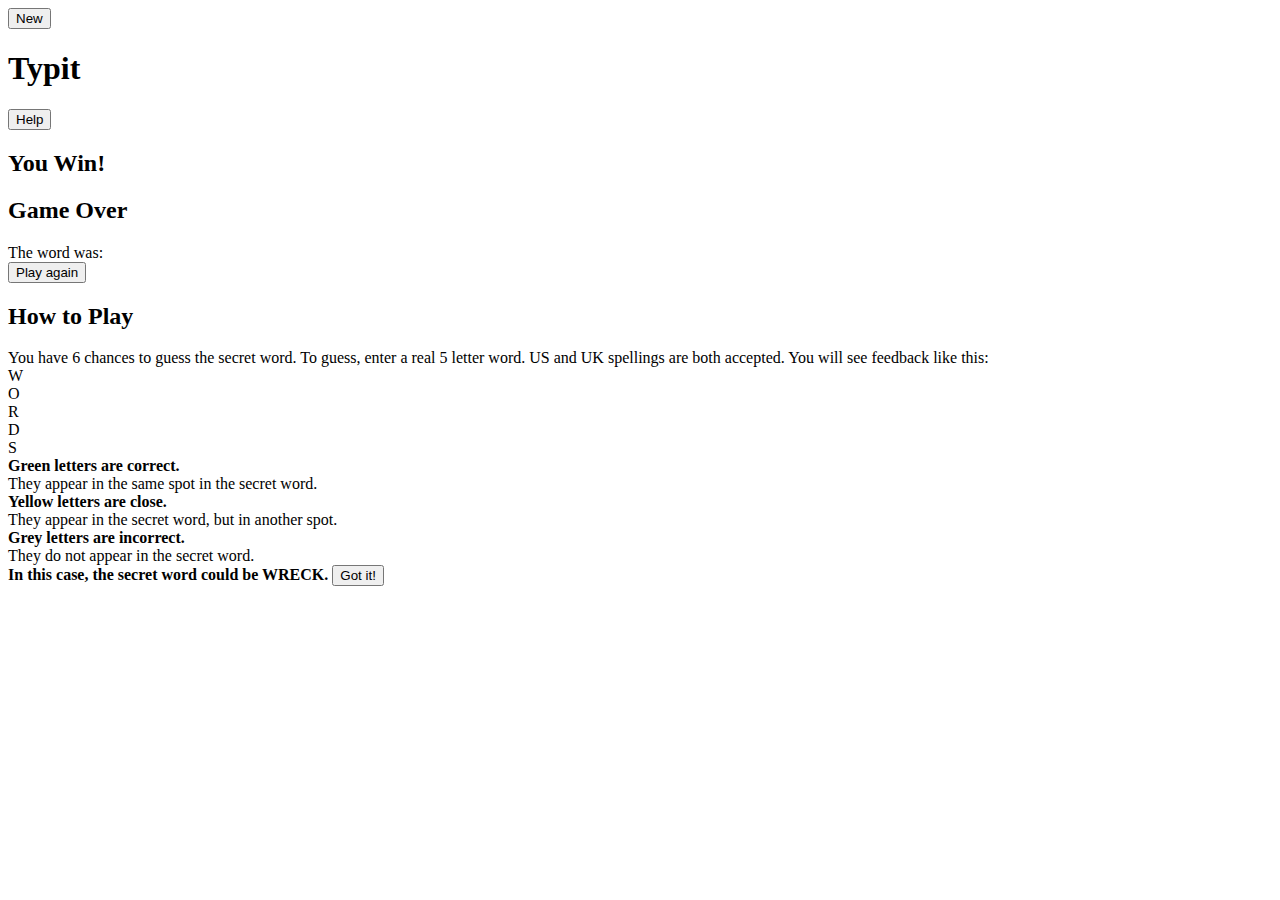
==== index.html @ 7a55b7d1 "Add note about spelling" ====
<!DOCTYPE html>
<html lang="en">

<head>
    <meta charset="UTF-8">
    <meta http-equiv="X-UA-Compatible" content="IE=edge">
    <meta name="viewport" content="width=device-width, initial-scale=1.0, maximum-scale=1.0, user-scalable=0">
    <meta name="description" content="A quick word game, based on Josh Wardle's Wordle.">
    <link href="https://fonts.googleapis.com/css2?family=Montserrat:wght@400;600&display=swap" rel="stylesheet">
    <link rel="stylesheet" href="style.css">

    <!-- Global site tag (gtag.js) - Google Analytics -->
    <script async src="https://www.googletagmanager.com/gtag/js?id=G-RJFEXDEJFT"></script>
    <script>
        /*  window.dataLayer = window.dataLayer || [];
        function gtag() { dataLayer.push(arguments); }
        gtag('js', new Date());

        gtag('config', 'G-RJFEXDEJFT');  */
    </script>

    <title>Typit - Word Game</title>
</head>

<body>
    <header>
        <button id="new" class="minimal">New</button>
        <h1>Typit</h1>
        <button id="help" class="minimal">Help</button>
    </header>
    <div id="board"></div>
    <div id="keyboard"></div>
    <div id="end-container" class="container hide">
        <span class="popup center">
            <h2 id="win">You Win!</h2>
            <h2 id="lose">Game Over</h2>
            The word was: <span id="word"></span>
            <br>
            <button id="play-again">Play again</button>
        </span>
    </div>
    <div id="help-container" class="container hide">
        <span class="popup">
            <h2>How to Play</h2>
            You have 6 chances to guess the secret word.
            To guess, enter a real 5 letter word.
            US and UK spellings are both accepted.
            You will see feedback like this:<br>
            <div class="sample-row">
                <div class="cell filled correct">W</div>
                <div class="cell filled incorrect">O</div>
                <div class="cell filled close">R</div>
                <div class="cell filled incorrect">D</div>
                <div class="cell filled incorrect">S</div>
            </div>
            <strong>Green letters are correct.</strong><br>
            They appear in the same spot in the secret word.<br>
            <strong>Yellow letters are close.</strong><br>
            They appear in the secret word, but in another spot.<br>
            <strong>Grey letters are incorrect.</strong><br>
            They do not appear in the secret word.<br>
            <strong>In this case, the secret word could be WRECK.</strong>
            <button id="dismiss">Got it!</button>
        </span>
    </div>
    <script src="main.js" type="module"></script>
    <!-- musi tan jan Sopo -->
</body>

</html>
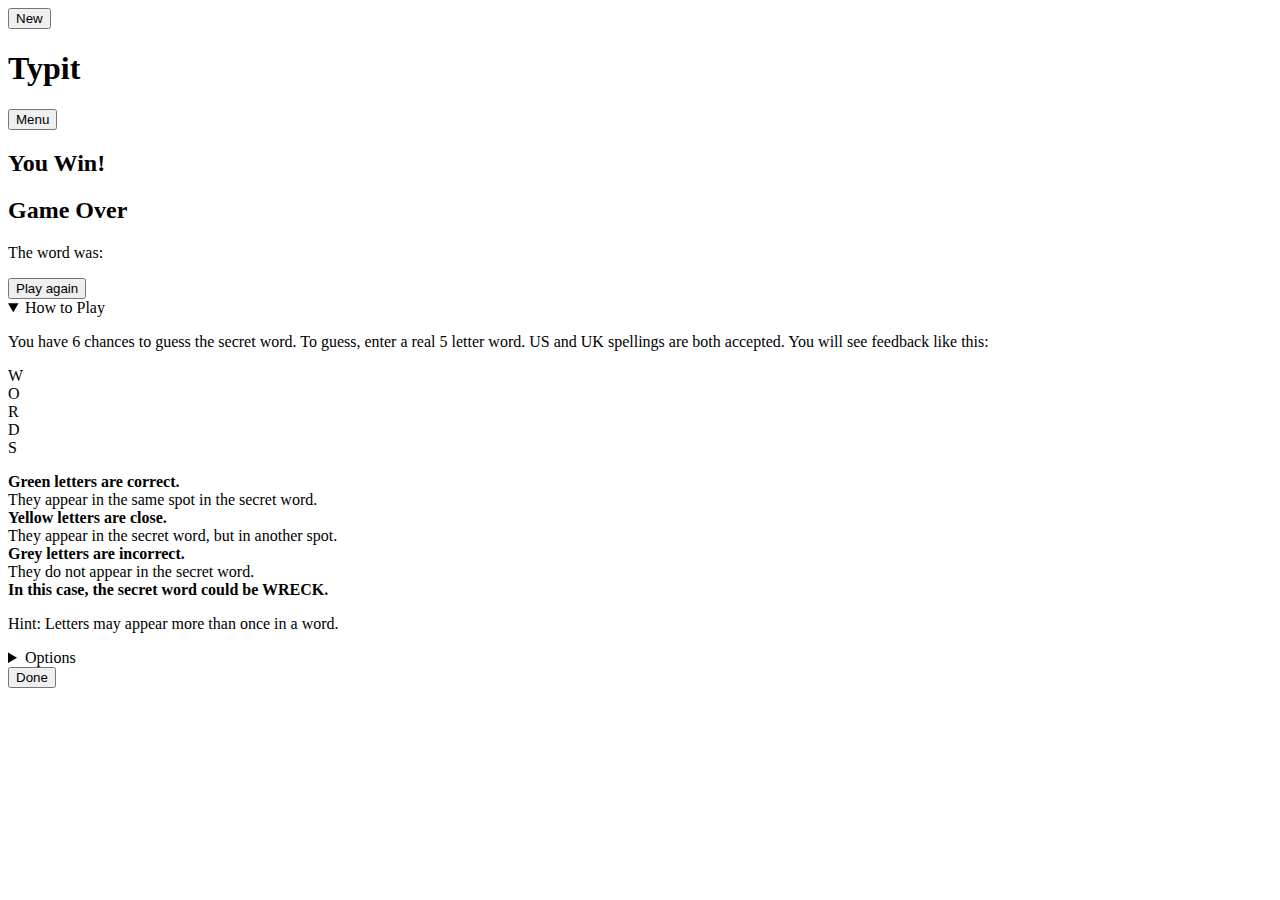
==== commit fd22438d: "Restore buttons to center" ====
--- a/index.html
+++ b/index.html
@@ -7,16 +7,16 @@
     <meta name="viewport" content="width=device-width, initial-scale=1.0, maximum-scale=1.0, user-scalable=0">
     <meta name="description" content="A quick word game, based on Josh Wardle's Wordle.">
     <link href="https://fonts.googleapis.com/css2?family=Montserrat:wght@400;600&display=swap" rel="stylesheet">
-    <link rel="stylesheet" href="style.css">
+    <link rel="stylesheet" href="style.css?cacheid=ac8e9b45">
 
     <!-- Global site tag (gtag.js) - Google Analytics -->
     <script async src="https://www.googletagmanager.com/gtag/js?id=G-RJFEXDEJFT"></script>
     <script>
-        /*  window.dataLayer = window.dataLayer || [];
+        window.dataLayer = window.dataLayer || [];
         function gtag() { dataLayer.push(arguments); }
         gtag('js', new Date());
 
-        gtag('config', 'G-RJFEXDEJFT');  */
+        gtag('config', 'G-RJFEXDEJFT');
     </script>
 
     <title>Typit - Word Game</title>
@@ -26,7 +26,7 @@
     <header>
         <button id="new" class="minimal">New</button>
         <h1>Typit</h1>
-        <button id="help" class="minimal">Help</button>
+        <button id="show-menu" class="minimal">Menu</button>
     </header>
     <div id="board"></div>
     <div id="keyboard"></div>
@@ -34,36 +34,54 @@
         <span class="popup center">
             <h2 id="win">You Win!</h2>
             <h2 id="lose">Game Over</h2>
-            The word was: <span id="word"></span>
-            <br>
+            <p>
+                The word was: <span id="word"></span>
+            </p>
             <button id="play-again">Play again</button>
         </span>
     </div>
-    <div id="help-container" class="container hide">
+    <div id="menu-container" class="container hide">
         <span class="popup">
-            <h2>How to Play</h2>
-            You have 6 chances to guess the secret word.
-            To guess, enter a real 5 letter word.
-            US and UK spellings are both accepted.
-            You will see feedback like this:<br>
-            <div class="sample-row">
-                <div class="cell filled correct">W</div>
-                <div class="cell filled incorrect">O</div>
-                <div class="cell filled close">R</div>
-                <div class="cell filled incorrect">D</div>
-                <div class="cell filled incorrect">S</div>
-            </div>
-            <strong>Green letters are correct.</strong><br>
-            They appear in the same spot in the secret word.<br>
-            <strong>Yellow letters are close.</strong><br>
-            They appear in the secret word, but in another spot.<br>
-            <strong>Grey letters are incorrect.</strong><br>
-            They do not appear in the secret word.<br>
-            <strong>In this case, the secret word could be WRECK.</strong>
-            <button id="dismiss">Got it!</button>
+            <details open>
+                <summary>How to Play</summary>
+                <p>
+                    You have 6 chances to guess the secret word.
+                    To guess, enter a real 5 letter word.
+                    US and UK spellings are both accepted.
+                    You will see feedback like this:<br>
+                </p>
+                <div class="sample-row">
+                    <div class="cell filled correct">W</div>
+                    <div class="cell filled incorrect">O</div>
+                    <div class="cell filled close">R</div>
+                    <div class="cell filled incorrect">D</div>
+                    <div class="cell filled incorrect">S</div>
+                </div>
+                <p>
+                    <strong>Green letters are correct.</strong><br>
+                    They appear in the same spot in the secret word.<br>
+                    <strong>Yellow letters are close.</strong><br>
+                    They appear in the secret word, but in another spot.<br>
+                    <strong>Grey letters are incorrect.</strong><br>
+                    They do not appear in the secret word.<br>
+                    <strong>In this case, the secret word could be WRECK.</strong><br>
+                </p>
+                <p>
+                    Hint: Letters may appear more than once in a word.
+                </p>
+            </details>
+            <details>
+                <summary>Options</summary>
+                <p>
+                    <label for="fast-mode"><input type="checkbox" id="fast-mode">Fast Mode</label>
+                    <br>
+                    <span class="small">Show feedback instantly</span>
+                </p>
+            </details>
+            <button id="dismiss">Done</button>
         </span>
     </div>
-    <script src="main.js" type="module"></script>
+    <script src="main.js?cacheid=dae7eb00" type="module"></script>
     <!-- musi tan jan Sopo -->
 </body>
 
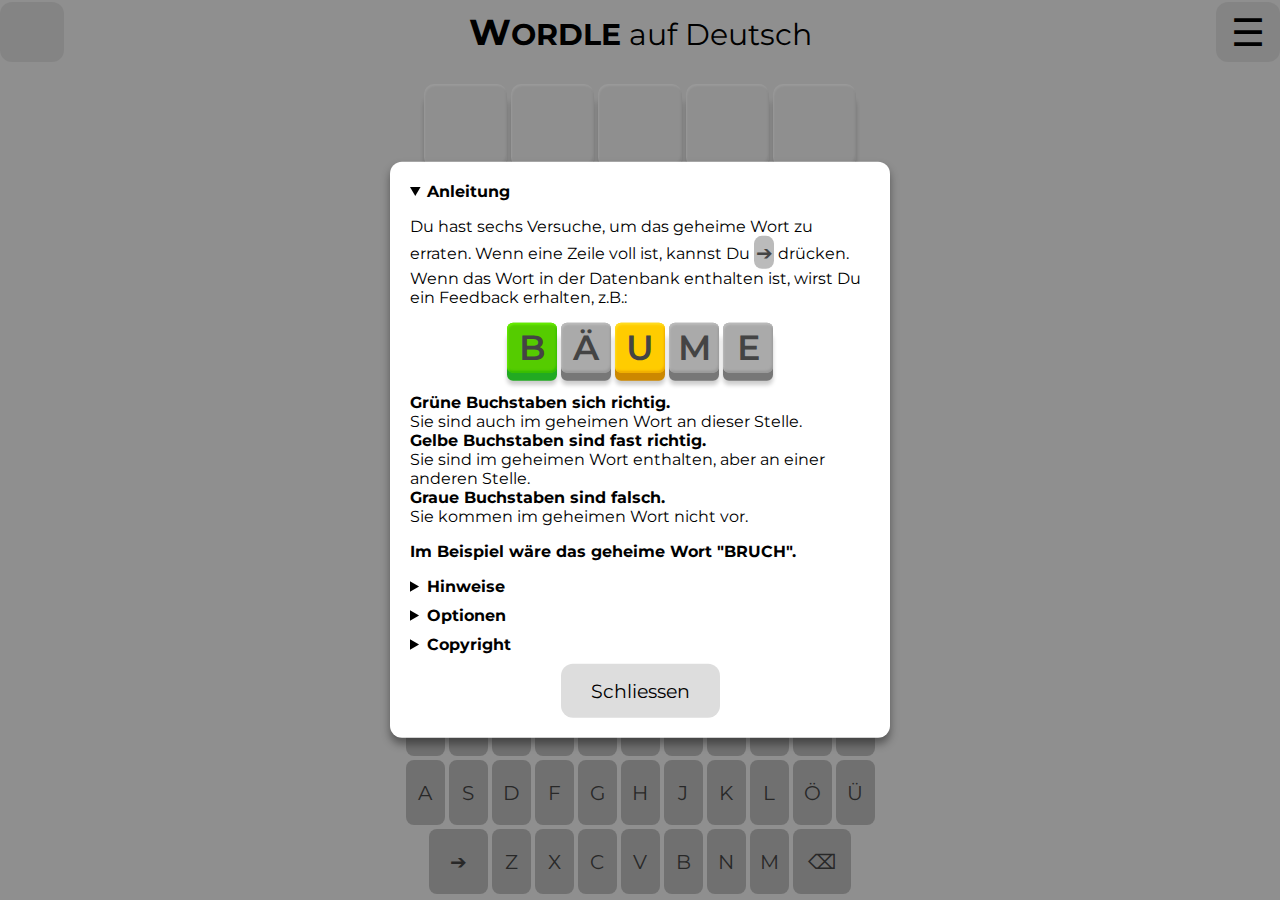
==== commit 4c90d844: "translated/reworked help screen" ====
--- a/index.html
+++ b/index.html
@@ -5,84 +5,94 @@
     <meta charset="UTF-8">
     <meta http-equiv="X-UA-Compatible" content="IE=edge">
     <meta name="viewport" content="width=device-width, initial-scale=1.0, maximum-scale=1.0, user-scalable=0">
-    <meta name="description" content="A quick word game, based on Josh Wardle's Wordle.">
+    <meta name="description" content="Errate ein Wort in 6 Versuchen. Jeden Tag ein neues Rätsel">
     <link href="https://fonts.googleapis.com/css2?family=Montserrat:wght@400;600&display=swap" rel="stylesheet">
-    <link rel="stylesheet" href="style.css?cacheid=ac8e9b45">
+    <link rel="stylesheet" href="style.css">
 
-    <!-- Global site tag (gtag.js) - Google Analytics -->
-    <script async src="https://www.googletagmanager.com/gtag/js?id=G-RJFEXDEJFT"></script>
-    <script>
-        window.dataLayer = window.dataLayer || [];
-        function gtag() { dataLayer.push(arguments); }
-        gtag('js', new Date());
-
-        gtag('config', 'G-RJFEXDEJFT');
-    </script>
-
-    <title>Typit - Word Game</title>
+    <title>WORDLE in Deutsch</title>
 </head>
 
 <body>
     <header>
-        <button id="new" class="minimal">New</button>
-        <h1>Typit</h1>
-        <button id="show-menu" class="minimal">Menu</button>
+        <button id="help" class="minimal"></button>
+        <h1><b><span style="font-size: 120%">W</span>ORDLE</b> auf Deutsch</h1>
+<!--         <button id="show-menu" class="minimal"><span style="font-size: 200%">&#x2699;</span></button> -->
+        <button id="show-menu" class="minimal"><span style="font-size: 200%">&#x2630;</span></button>
     </header>
+    
     <div id="board"></div>
     <div id="keyboard"></div>
     <div id="end-container" class="container hide">
         <span class="popup center">
-            <h2 id="win">You Win!</h2>
-            <h2 id="lose">Game Over</h2>
+            <h2 id="win">Du hast gewonnen!</h2>
+            <h2 id="lose">Du hast verloren!</h2>
             <p>
                 The word was: <span id="word"></span>
             </p>
-            <button id="play-again">Play again</button>
+<!--             <button id="play-again">Play again</button> -->
         </span>
     </div>
     <div id="menu-container" class="container hide">
         <span class="popup">
             <details open>
-                <summary>How to Play</summary>
+                <summary><strong>Anleitung</strong></summary>
                 <p>
-                    You have 6 chances to guess the secret word.
-                    To guess, enter a real 5 letter word.
-                    US and UK spellings are both accepted.
-                    You will see feedback like this:<br>
+                    Du hast sechs Versuche, um das geheime Wort zu erraten.
+                    Wenn eine Zeile voll ist, kannst Du <span class="key" style="width: 20px;">➔</span> drücken.
+                    Wenn das Wort in der Datenbank enthalten ist, wirst Du ein Feedback erhalten, z.B.:<br>
                 </p>
                 <div class="sample-row">
-                    <div class="cell filled correct">W</div>
-                    <div class="cell filled incorrect">O</div>
-                    <div class="cell filled close">R</div>
-                    <div class="cell filled incorrect">D</div>
-                    <div class="cell filled incorrect">S</div>
+                    <div class="cell filled correct">B</div>
+                    <div class="cell filled incorrect">Ä</div>
+                    <div class="cell filled close">U</div>
+                    <div class="cell filled incorrect">M</div>
+                    <div class="cell filled incorrect">E</div>
                 </div>
                 <p>
-                    <strong>Green letters are correct.</strong><br>
-                    They appear in the same spot in the secret word.<br>
-                    <strong>Yellow letters are close.</strong><br>
-                    They appear in the secret word, but in another spot.<br>
-                    <strong>Grey letters are incorrect.</strong><br>
-                    They do not appear in the secret word.<br>
-                    <strong>In this case, the secret word could be WRECK.</strong><br>
-                </p>
+                    <strong>Grüne Buchstaben sich richtig.</strong><br>
+                    Sie sind auch im geheimen Wort an dieser Stelle.<br>
+                    <strong>Gelbe Buchstaben sind fast richtig.</strong><br>
+                    Sie sind im geheimen Wort enthalten, aber an einer anderen Stelle.<br>
+                    <strong>Graue Buchstaben sind falsch.</strong><br>
+                    Sie kommen im geheimen Wort nicht vor.</p>
+                <p><strong>Im Beispiel wäre das geheime Wort "BRUCH".</strong></p>
+                
+            </details>
+            <details>
+                <summary><strong>Hinweise</strong></summary>
+                <ul>
+                <li><p>Buchstaben können mehr als einmal im Wort vorkommen.</p></li>
+                <li><p>Umlaute (äöü) als Ganzes schreiben (nicht als "ae", "oe" oder "ue").</p></li>
+                <li><p>Anstatt "&szlig;" "ss" verwenden.</p></li>
+                </ul>
+            </details>
+            <details>
+                <summary><strong>Optionen</strong></summary>
                 <p>
-                    Hint: Letters may appear more than once in a word.
+                    <label for="fast-mode"><input type="checkbox" id="fast-mode">Animationen auschalten.</label>
+                    <br>
+                    <span class="small">Zeigt das Feedback schneller an.</span>
                 </p>
             </details>
             <details>
-                <summary>Options</summary>
-                <p>
-                    <label for="fast-mode"><input type="checkbox" id="fast-mode">Fast Mode</label>
-                    <br>
-                    <span class="small">Show feedback instantly</span>
-                </p>
+                <summary><strong>Copyright</strong></summary>
+                <p>Copyright &copy; 2022 by <a href=https://github.com/caco3/wordle-de>George Ruinelli</a>,<br>wordle [at] ruinelli.ch</p>
+                <p>Source Code: <a href=https://github.com/caco3/wordle-de>https://github.com/caco3/wordle-de</a>, basierend auf der Vorarbeit von <a href=https://github.com/soxfox42/typit>https://github.com/soxfox42/typit</a></p>
+                <p>Lizenz: <a href=https://github.com/caco3/wordle-de/blob/main/LICENSE.md>MIT</a>.</p>
+                <p>Das Spiel ist inspiriert von <a href=https://www.powerlanguage.co.uk/wordle>https://www.powerlanguage.co.uk/wordle</a>.</p>
+                <p>Wortschatz:</p>
+                <ul>
+                <li><p><a href=https://wikipedia.de>Deutsche Wikipedia</a>, aufbereitet durch <a href=http://www.aaabbb.de/WordList/WordList.php>http://www.aaabbb.de/WordList/WordList.php</a></p></li>
+                <li><a href=https://www.openthesaurus.de/about/download>https://www.openthesaurus.de/about/download</a></li>
+                </ul>
             </details>
-            <button id="dismiss">Done</button>
+            <button id="dismiss">Schliessen</button>
         </span>
     </div>
-    <script src="main.js?cacheid=dae7eb00" type="module"></script>
+<!--     <script src="main.js?cacheid=1be1e030" type="module"></script> -->
+    <script src="main.js" type="module"></script>
+<!--     <script src="config.js" type="module"></script> -->
     <!-- musi tan jan Sopo -->
 </body>
 
-</html>+</html>
--- a/style.css
+++ b/style.css
@@ -0,0 +1,286 @@
+* {
+    box-sizing: border-box;
+    font-family: Montserrat;
+}
+
+h1 {
+    font-size: 30px;
+    margin: 12px;
+}
+
+h2 {
+    font-size: 32px;
+    margin: 16px;
+}
+
+h1, h2 {
+    font-weight: normal;
+    line-height: 1.0;
+    text-align: center;
+}
+
+body {
+    background: #EEE;
+
+    margin: 0;
+    height: 100vh;
+
+    display: grid;
+    grid: 64px 3fr minmax(180px, 1fr) / auto;
+
+    -webkit-touch-callout: none;
+    -webkit-user-select: none;
+    -khtml-user-select: none;
+    -moz-user-select: none;
+    -ms-user-select: none;
+    user-select: none;
+}
+
+header {
+/*     max-width: 400px; */
+    width: 100%;
+    margin: auto;
+    display: grid;
+/*     height: 00px; */
+    grid: auto / 64px auto 64px;
+}
+
+#board {
+    margin-bottom: 0px;
+    margin-top: 20px;
+    max-height: calc(100vw / 5 * 6);
+}
+
+.row {
+    display: flex;
+    justify-content: center;
+    gap: 4px;
+    height: calc(100% / 6 - 18px);
+    margin-bottom: 12px;
+}
+
+.sample-row {
+    display: flex;
+    justify-content: center;
+    gap: 4px;
+    height: 50px;
+    margin-top: 8px;
+    margin-bottom: 20px;
+}
+
+.sample-row .cell {
+    font-size: 35px;
+}
+
+.row.shake .cell {
+    animation: shake 0.4s ease 1;
+}
+
+@keyframes shake {
+    0%, 100% {
+        transform: translateX(0);
+    }
+
+    20%, 60% {
+        transform: translateX(-10%);
+    }
+
+    40%, 80% {
+        transform: translateX(10%);
+    }
+}
+
+.cell {
+    font-size: min(calc(10vh - 30px), calc(18vw - 25px));
+    font-weight: 600;
+    line-height: 0;
+    color: transparent;
+
+    background: #EEE;
+    --front: #CCC;
+    --highlight: #FFF;
+    --shadow: #DDD;
+    box-shadow: 0 8px var(--front),
+        inset 1px 2px 2px var(--highlight),
+        inset -1px -2px 2px var(--shadow),
+        0 12px 4px rgba(0, 0, 0, 0.2);
+    border-radius: 12%;
+
+    display: flex;
+    align-items: center;
+    justify-content: center;
+
+    width: calc(20% - 8px);
+    max-width: 100px;
+
+    transition: background-color 0.2s, color 0.2s, box-shadow 0.2s;
+}
+
+@supports (aspect-ratio: 1) {
+    .cell {
+        aspect-ratio: 1;
+        width: auto;
+        max-width: none;
+    }
+}
+
+.height-fix .cell {
+    height: 100%;
+}
+
+.cell.filled {
+    color: #444;
+}
+
+.cell.incorrect {
+    background: #AAA;
+    --front: #777;
+    --highlight: #BBB;
+    --shadow: #999;
+}
+
+.cell.close {
+    background: #FC0;
+    --front: #C80;
+    --highlight: #FD2;
+    --shadow: #EA0;
+}
+
+.cell.correct {
+    background: #5C0;
+    --front: #2A2;
+    --highlight: #6E0;
+    --shadow: #3B0;
+}
+
+#keyboard {
+    display: grid;
+    grid: repeat(3, 1fr) / auto;
+    gap: 4px;
+    margin-bottom: 6px;
+}
+
+.key-row {
+    display: flex;
+    justify-content: center;
+    gap: 4px;
+}
+
+.key {
+    font-size: 20px;
+    background: #BBB;
+    color: #444;
+    transition: background-color 0.2s, color 0.2s, transform 50ms;
+
+    display: inline-flex;
+    align-items: center;
+    justify-content: center;
+    line-height: 0;
+
+    height: 100%;
+    width: 10px;
+    border-radius: 8px;
+
+    cursor: pointer;
+}
+
+.key.pressed {
+    transform: scale(0.9);
+}
+
+@supports (aspect-ratio: 1) {
+    .key {
+        aspect-ratio: 0.6;
+        max-width: calc(8% - 2px);
+        width: auto;
+    }
+
+    .key.wide {
+        aspect-ratio: 0.9;
+        max-width: calc(15% - 2px);
+    }
+}
+
+.key.incorrect {
+    background: #888;
+    color: white;
+}
+
+.key.close {
+    background: #FC0;
+    color: #444;
+}
+
+.key.correct {
+    background: #5C0;
+    color: #444;
+}
+
+.container {
+    position: absolute;
+    top: 0;
+    bottom: 0;
+    left: 0;
+    right: 0;
+    background: rgba(0, 0, 0, 0.4);
+}
+
+.hide {
+    display: none;
+}
+
+.popup {
+    background: white;
+    box-shadow: 0 6px 8px rgba(0, 0, 0, 0.4);
+
+    border-radius: 12px;
+    padding: 20px;
+
+    width: 90%;
+    max-width: 500px;
+    max-height: 95%;
+    overflow-y: auto;
+
+    position: absolute;
+    top: 50%;
+    left: 50%;
+    transform: translate(-50%, -50%);
+}
+
+.center {
+    text-align: center;
+}
+
+details {
+    margin-bottom: 10px;
+}
+
+input[type="checkbox"] {
+    margin-left: 0;
+    margin-right: 6px;
+    vertical-align: top;
+}
+
+.small {
+    color: #555;
+    font-size: smaller;
+}
+
+button {
+    font-size: 1.2rem;
+    background: #DDD;
+    border: none;
+
+    display: block;
+    padding: 15px 30px;
+    border-radius: 12px;
+    margin: auto;
+
+    cursor: pointer;
+}
+
+button.minimal {
+    padding: 0;
+    margin: 0;
+    height: 60px;
+}
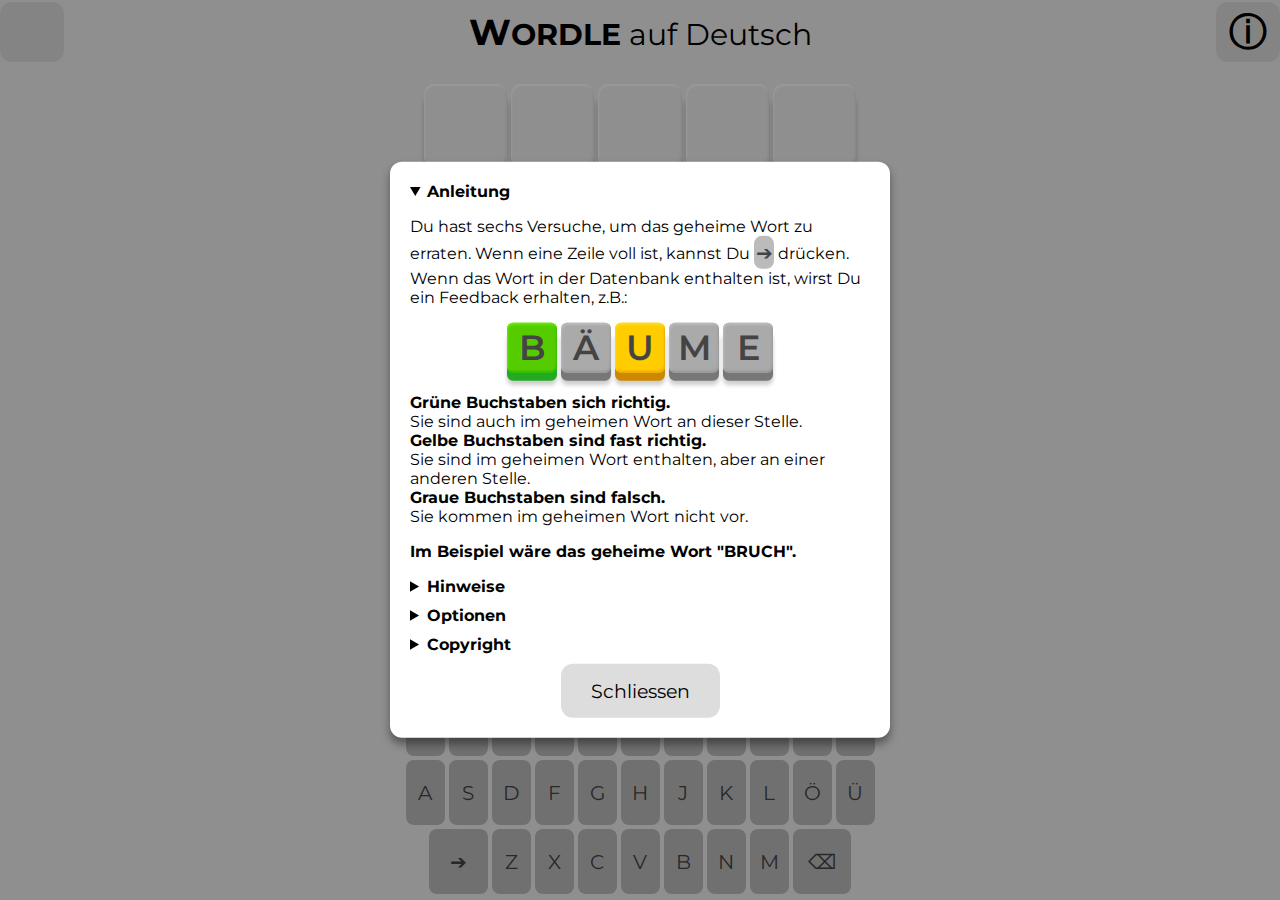
==== commit f499960c: "translated/reworked help screen" ====
--- a/index.html
+++ b/index.html
@@ -17,7 +17,8 @@
         <button id="help" class="minimal"></button>
         <h1><b><span style="font-size: 120%">W</span>ORDLE</b> auf Deutsch</h1>
 <!--         <button id="show-menu" class="minimal"><span style="font-size: 200%">&#x2699;</span></button> -->
-        <button id="show-menu" class="minimal"><span style="font-size: 200%">&#x2630;</span></button>
+<!--         <button id="show-menu" class="minimal"><span style="font-size: 200%">&#x2630;</span></button> -->
+        <button id="show-menu" class="minimal"><span style="font-size: 200%"><strong>&#9432;</strong></span></button>
     </header>
     
     <div id="board"></div>
@@ -27,7 +28,7 @@
             <h2 id="win">Du hast gewonnen!</h2>
             <h2 id="lose">Du hast verloren!</h2>
             <p>
-                The word was: <span id="word"></span>
+                Das Wort ist: <span id="word"></span>
             </p>
 <!--             <button id="play-again">Play again</button> -->
         </span>
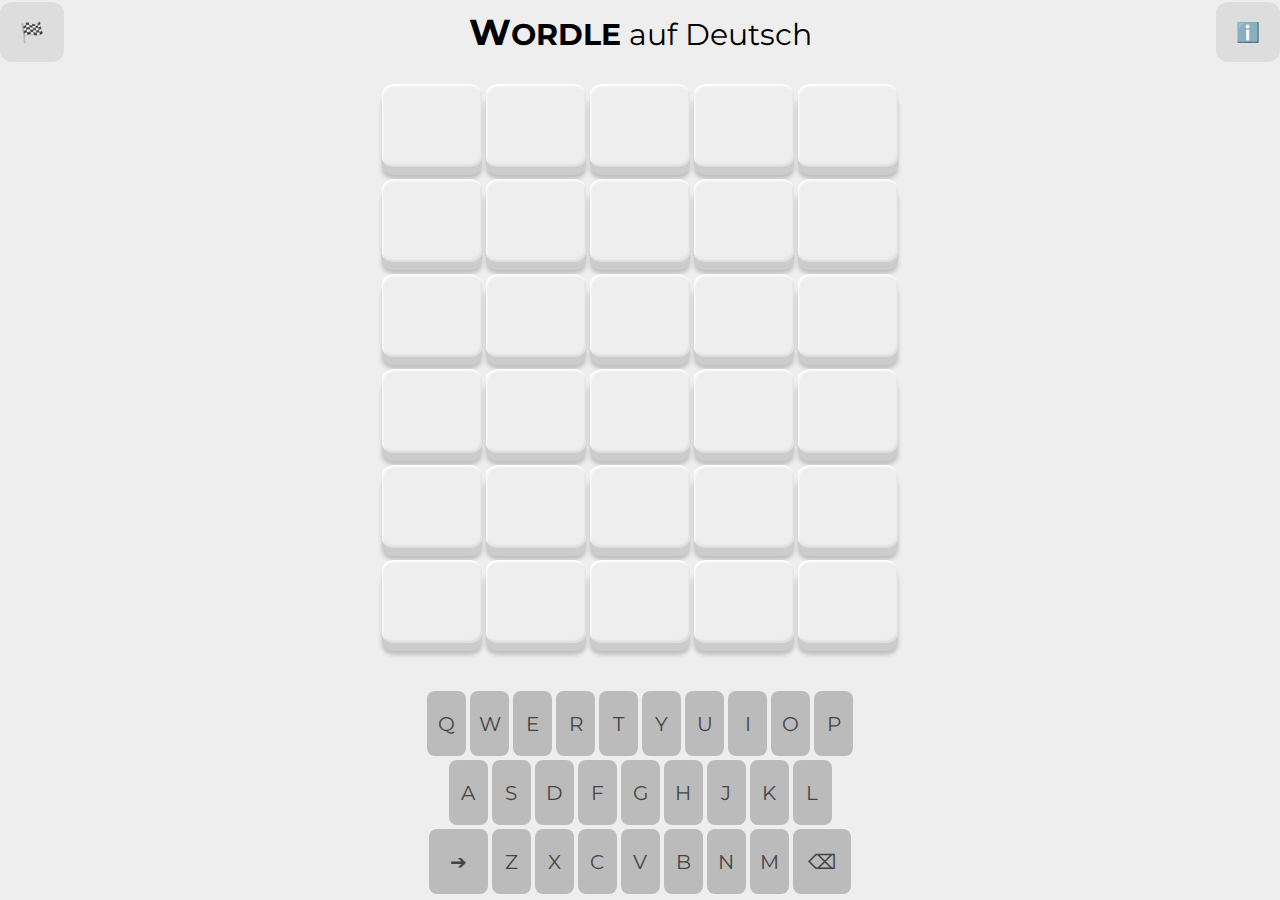
==== commit 03a2ab28: "." ====
--- a/index.html
+++ b/index.html
@@ -5,20 +5,22 @@
     <meta charset="UTF-8">
     <meta http-equiv="X-UA-Compatible" content="IE=edge">
     <meta name="viewport" content="width=device-width, initial-scale=1.0, maximum-scale=1.0, user-scalable=0">
-    <meta name="description" content="Errate ein Wort in 6 Versuchen. Jeden Tag ein neues Rätsel">
+    <meta name="description" content="Errate ein Wort in 6 Versuchen. Jeden Tag ein neues Rätsel.">
     <link href="https://fonts.googleapis.com/css2?family=Montserrat:wght@400;600&display=swap" rel="stylesheet">
     <link rel="stylesheet" href="style.css">
+
+    <meta name="google-site-verification" content="Dcbf7f83KTs3jWQDAnYApXdS-WoUvXiRBvX1yy5IrSM" />
+    <meta name="google-site-verification" content="do6EF9xdaKqcNocyxmRtWJHNpj3Ht1tFuOOEktJGu4Q" />
 
     <title>WORDLE in Deutsch</title>
 </head>
 
 <body>
     <header>
-        <button id="help" class="minimal"></button>
+        <button id="show-stats" class="minimal">&#127937;</button>
         <h1><b><span style="font-size: 120%">W</span>ORDLE</b> auf Deutsch</h1>
-<!--         <button id="show-menu" class="minimal"><span style="font-size: 200%">&#x2699;</span></button> -->
-<!--         <button id="show-menu" class="minimal"><span style="font-size: 200%">&#x2630;</span></button> -->
-        <button id="show-menu" class="minimal"><span style="font-size: 200%"><strong>&#9432;</strong></span></button>
+<!--         <button id="show-info" class="minimal"><span style="font-size: 200%"><strong>&#8505;&#65039;</strong></span></button> -->
+        <button id="show-info" class="minimal">&#8505;&#65039;</button>
     </header>
     
     <div id="board"></div>
@@ -27,13 +29,22 @@
         <span class="popup center">
             <h2 id="win">Du hast gewonnen!</h2>
             <h2 id="lose">Du hast verloren!</h2>
-            <p>
-                Das Wort ist: <span id="word"></span>
-            </p>
-<!--             <button id="play-again">Play again</button> -->
+            <p id="lose2">Das Wort ist: <span id="word"></span></p>
+            <button id="share">Teilen</button>
+            <p>Nächstes Wort in: <span id="next-word"></span></p>
         </span>
     </div>
-    <div id="menu-container" class="container hide">
+
+    <div id="stats-container" class="container hide">
+        <span class="popup">
+            <summary><strong>Statistik</strong></summary>
+            <p>Du bist einer/eine der Besten!</p>
+            <p>Mehr kommt bald...</p>
+            <button id="dismiss-stats">Schliessen</button>
+        </span>
+    </div>
+
+    <div id="info-container" class="container hide">
         <span class="popup">
             <details open>
                 <summary><strong>Anleitung</strong></summary>
@@ -64,7 +75,7 @@
                 <ul>
                 <li><p>Buchstaben können mehr als einmal im Wort vorkommen.</p></li>
                 <li><p>Umlaute (äöü) als Ganzes schreiben (nicht als "ae", "oe" oder "ue").</p></li>
-                <li><p>Anstatt "&szlig;" "ss" verwenden.</p></li>
+                <li><p>"ss" anstatt "&szlig;" verwenden.</p></li>                
                 </ul>
             </details>
             <details>
@@ -74,6 +85,15 @@
                     <br>
                     <span class="small">Zeigt das Feedback schneller an.</span>
                 </p>
+            </details>
+            <details>
+                <summary><strong>Weiteres</strong></summary>
+                <p>Wieso ist diese Spiel-Seite zu bevorzugen gegenüber den diversen plumpen Kopien von <a href=https://www.powerlanguage.co.uk/wordle>https://www.powerlanguage.co.uk/wordle</a>?</p>
+                <ul>
+                <li><p>Es unterstützt auch Umlaute (äöü).</p></li>
+                <li><p>Es basiert auf einer grossen, redigierten Wort-Datenbank.</p></li>
+                <li><p>Im Gegensatz zu den diversen plumpen Kopien von <a href=https://www.powerlanguage.co.uk/wordle>https://www.powerlanguage.co.uk/wordle</a> liegt hier <strong>keine</strong> Verletzung der Urheberrechte vor. Die anderen Seiten haben oft einfach die Webseite kopiert und das Copyright rausgelöscht!</p></li>
+                </ul>
             </details>
             <details>
                 <summary><strong>Copyright</strong></summary>
@@ -87,7 +107,7 @@
                 <li><a href=https://www.openthesaurus.de/about/download>https://www.openthesaurus.de/about/download</a></li>
                 </ul>
             </details>
-            <button id="dismiss">Schliessen</button>
+            <button id="dismiss-info">Schliessen</button>
         </span>
     </div>
 <!--     <script src="main.js?cacheid=1be1e030" type="module"></script> -->
--- a/style.css
+++ b/style.css
@@ -63,7 +63,7 @@
     display: flex;
     justify-content: center;
     gap: 4px;
-    height: 50px;
+    height: 35px;
     margin-top: 8px;
     margin-bottom: 20px;
 }
@@ -118,9 +118,9 @@
 
 @supports (aspect-ratio: 1) {
     .cell {
-        aspect-ratio: 1;
+        aspect-ratio: 1.5;
         width: auto;
-        max-width: none;
+        max-width: 100px;
     }
 }
 
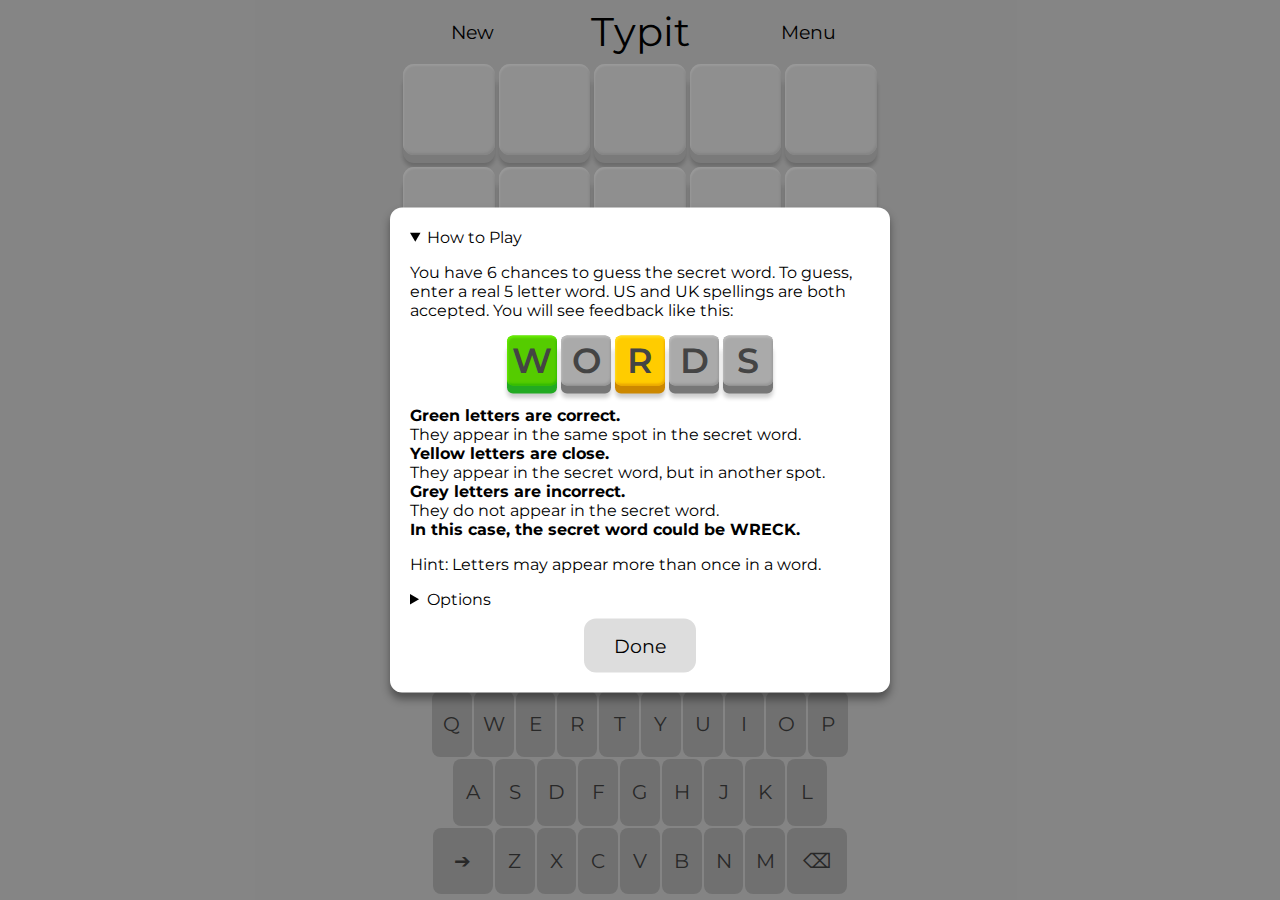
==== commit 04f21340: "Add initial version of sharing feature." ====
--- a/index.html
+++ b/index.html
@@ -5,115 +5,87 @@
     <meta charset="UTF-8">
     <meta http-equiv="X-UA-Compatible" content="IE=edge">
     <meta name="viewport" content="width=device-width, initial-scale=1.0, maximum-scale=1.0, user-scalable=0">
-    <meta name="description" content="Errate ein Wort in 6 Versuchen. Jeden Tag ein neues Rätsel.">
+    <meta name="description" content="A quick word game, based on Josh Wardle's Wordle.">
     <link href="https://fonts.googleapis.com/css2?family=Montserrat:wght@400;600&display=swap" rel="stylesheet">
     <link rel="stylesheet" href="style.css">
 
-    <meta name="google-site-verification" content="Dcbf7f83KTs3jWQDAnYApXdS-WoUvXiRBvX1yy5IrSM" />
-    <meta name="google-site-verification" content="do6EF9xdaKqcNocyxmRtWJHNpj3Ht1tFuOOEktJGu4Q" />
+    <!-- Global site tag (gtag.js) - Google Analytics -->
+    <script async src="https://www.googletagmanager.com/gtag/js?id=G-RJFEXDEJFT"></script>
+    <script>
+        window.dataLayer = window.dataLayer || [];
+        function gtag() { dataLayer.push(arguments); }
+        gtag('js', new Date());
 
-    <title>WORDLE in Deutsch</title>
+        gtag('config', 'G-RJFEXDEJFT');
+    </script>
+
+    <title>Typit - Word Game</title>
 </head>
 
 <body>
     <header>
-        <button id="show-stats" class="minimal">&#127937;</button>
-        <h1><b><span style="font-size: 120%">W</span>ORDLE</b> auf Deutsch</h1>
-<!--         <button id="show-info" class="minimal"><span style="font-size: 200%"><strong>&#8505;&#65039;</strong></span></button> -->
-        <button id="show-info" class="minimal">&#8505;&#65039;</button>
+        <button id="new" class="minimal">New</button>
+        <h1>Typit</h1>
+        <button id="show-menu" class="minimal">Menu</button>
     </header>
-    
     <div id="board"></div>
     <div id="keyboard"></div>
     <div id="end-container" class="container hide">
         <span class="popup center">
-            <h2 id="win">Du hast gewonnen!</h2>
-            <h2 id="lose">Du hast verloren!</h2>
-            <p id="lose2">Das Wort ist: <span id="word"></span></p>
-            <button id="share">Teilen</button>
-            <p>Nächstes Wort in: <span id="next-word"></span></p>
+            <h2 id="win">You Win!</h2>
+            <h2 id="lose">Game Over</h2>
+            <p>
+                The word was: <span id="word"></span>
+            </p>
+            <div class="button-row">
+                <button id="share">Share</button>
+                <button id="play-again">Play again</button>
+            </div>
         </span>
     </div>
-
-    <div id="stats-container" class="container hide">
-        <span class="popup">
-            <summary><strong>Statistik</strong></summary>
-            <p>Du bist einer/eine der Besten!</p>
-            <p>Mehr kommt bald...</p>
-            <button id="dismiss-stats">Schliessen</button>
-        </span>
-    </div>
-
-    <div id="info-container" class="container hide">
+    <div id="menu-container" class="container hide">
         <span class="popup">
             <details open>
-                <summary><strong>Anleitung</strong></summary>
+                <summary>How to Play</summary>
                 <p>
-                    Du hast sechs Versuche, um das geheime Wort zu erraten.
-                    Wenn eine Zeile voll ist, kannst Du <span class="key" style="width: 20px;">➔</span> drücken.
-                    Wenn das Wort in der Datenbank enthalten ist, wirst Du ein Feedback erhalten, z.B.:<br>
+                    You have 6 chances to guess the secret word.
+                    To guess, enter a real 5 letter word.
+                    US and UK spellings are both accepted.
+                    You will see feedback like this:<br>
                 </p>
                 <div class="sample-row">
-                    <div class="cell filled correct">B</div>
-                    <div class="cell filled incorrect">Ä</div>
-                    <div class="cell filled close">U</div>
-                    <div class="cell filled incorrect">M</div>
-                    <div class="cell filled incorrect">E</div>
+                    <div class="cell filled correct">W</div>
+                    <div class="cell filled incorrect">O</div>
+                    <div class="cell filled close">R</div>
+                    <div class="cell filled incorrect">D</div>
+                    <div class="cell filled incorrect">S</div>
                 </div>
                 <p>
-                    <strong>Grüne Buchstaben sich richtig.</strong><br>
-                    Sie sind auch im geheimen Wort an dieser Stelle.<br>
-                    <strong>Gelbe Buchstaben sind fast richtig.</strong><br>
-                    Sie sind im geheimen Wort enthalten, aber an einer anderen Stelle.<br>
-                    <strong>Graue Buchstaben sind falsch.</strong><br>
-                    Sie kommen im geheimen Wort nicht vor.</p>
-                <p><strong>Im Beispiel wäre das geheime Wort "BRUCH".</strong></p>
-                
-            </details>
-            <details>
-                <summary><strong>Hinweise</strong></summary>
-                <ul>
-                <li><p>Buchstaben können mehr als einmal im Wort vorkommen.</p></li>
-                <li><p>Umlaute (äöü) als Ganzes schreiben (nicht als "ae", "oe" oder "ue").</p></li>
-                <li><p>"ss" anstatt "&szlig;" verwenden.</p></li>                
-                </ul>
-            </details>
-            <details>
-                <summary><strong>Optionen</strong></summary>
+                    <strong>Green letters are correct.</strong><br>
+                    They appear in the same spot in the secret word.<br>
+                    <strong>Yellow letters are close.</strong><br>
+                    They appear in the secret word, but in another spot.<br>
+                    <strong>Grey letters are incorrect.</strong><br>
+                    They do not appear in the secret word.<br>
+                    <strong>In this case, the secret word could be WRECK.</strong><br>
+                </p>
                 <p>
-                    <label for="fast-mode"><input type="checkbox" id="fast-mode">Animationen auschalten.</label>
-                    <br>
-                    <span class="small">Zeigt das Feedback schneller an.</span>
+                    Hint: Letters may appear more than once in a word.
                 </p>
             </details>
             <details>
-                <summary><strong>Weiteres</strong></summary>
-                <p>Wieso ist diese Spiel-Seite zu bevorzugen gegenüber den diversen plumpen Kopien von <a href=https://www.powerlanguage.co.uk/wordle>https://www.powerlanguage.co.uk/wordle</a>?</p>
-                <ul>
-                <li><p>Es unterstützt auch Umlaute (äöü).</p></li>
-                <li><p>Es basiert auf einer grossen, redigierten Wort-Datenbank.</p></li>
-                <li><p>Im Gegensatz zu den diversen plumpen Kopien von <a href=https://www.powerlanguage.co.uk/wordle>https://www.powerlanguage.co.uk/wordle</a> liegt hier <strong>keine</strong> Verletzung der Urheberrechte vor. Die anderen Seiten haben oft einfach die Webseite kopiert und das Copyright rausgelöscht!</p></li>
-                </ul>
+                <summary>Options</summary>
+                <p>
+                    <label for="fast-mode"><input type="checkbox" id="fast-mode">Fast Mode</label>
+                    <br>
+                    <span class="small">Show feedback instantly</span>
+                </p>
             </details>
-            <details>
-                <summary><strong>Copyright</strong></summary>
-                <p>Copyright &copy; 2022 by <a href=https://github.com/caco3/wordle-de>George Ruinelli</a>,<br>wordle [at] ruinelli.ch</p>
-                <p>Source Code: <a href=https://github.com/caco3/wordle-de>https://github.com/caco3/wordle-de</a>, basierend auf der Vorarbeit von <a href=https://github.com/soxfox42/typit>https://github.com/soxfox42/typit</a></p>
-                <p>Lizenz: <a href=https://github.com/caco3/wordle-de/blob/main/LICENSE.md>MIT</a>.</p>
-                <p>Das Spiel ist inspiriert von <a href=https://www.powerlanguage.co.uk/wordle>https://www.powerlanguage.co.uk/wordle</a>.</p>
-                <p>Wortschatz:</p>
-                <ul>
-                <li><p><a href=https://wikipedia.de>Deutsche Wikipedia</a>, aufbereitet durch <a href=http://www.aaabbb.de/WordList/WordList.php>http://www.aaabbb.de/WordList/WordList.php</a></p></li>
-                <li><a href=https://www.openthesaurus.de/about/download>https://www.openthesaurus.de/about/download</a></li>
-                </ul>
-            </details>
-            <button id="dismiss-info">Schliessen</button>
+            <button id="dismiss">Done</button>
         </span>
     </div>
-<!--     <script src="main.js?cacheid=1be1e030" type="module"></script> -->
     <script src="main.js" type="module"></script>
-<!--     <script src="config.js" type="module"></script> -->
     <!-- musi tan jan Sopo -->
 </body>
 
-</html>
+</html>--- a/style.css
+++ b/style.css
@@ -4,50 +4,40 @@
 }
 
 h1 {
-    font-size: 30px;
-    margin: 12px;
+    font-size: 40px;
 }
 
 h2 {
     font-size: 32px;
-    margin: 16px;
 }
 
 h1, h2 {
     font-weight: normal;
     line-height: 1.0;
     text-align: center;
+    margin: 0;
 }
 
 body {
-    background: #EEE;
+    background: #DDD;
 
     margin: 0;
     height: 100vh;
 
     display: grid;
     grid: 64px 3fr minmax(180px, 1fr) / auto;
-
-    -webkit-touch-callout: none;
-    -webkit-user-select: none;
-    -khtml-user-select: none;
-    -moz-user-select: none;
-    -ms-user-select: none;
-    user-select: none;
 }
 
 header {
-/*     max-width: 400px; */
+    max-width: 400px;
     width: 100%;
     margin: auto;
     display: grid;
-/*     height: 00px; */
     grid: auto / 64px auto 64px;
 }
 
 #board {
-    margin-bottom: 0px;
-    margin-top: 20px;
+    margin-bottom: 6px;
     max-height: calc(100vw / 5 * 6);
 }
 
@@ -55,7 +45,7 @@
     display: flex;
     justify-content: center;
     gap: 4px;
-    height: calc(100% / 6 - 18px);
+    height: calc(100% / 6 - 12px);
     margin-bottom: 12px;
 }
 
@@ -63,7 +53,7 @@
     display: flex;
     justify-content: center;
     gap: 4px;
-    height: 35px;
+    height: 50px;
     margin-top: 8px;
     margin-bottom: 20px;
 }
@@ -118,9 +108,9 @@
 
 @supports (aspect-ratio: 1) {
     .cell {
-        aspect-ratio: 1.5;
+        aspect-ratio: 1;
         width: auto;
-        max-width: 100px;
+        max-width: none;
     }
 }
 
@@ -156,14 +146,14 @@
 #keyboard {
     display: grid;
     grid: repeat(3, 1fr) / auto;
-    gap: 4px;
+    gap: 2px;
     margin-bottom: 6px;
 }
 
 .key-row {
     display: flex;
     justify-content: center;
-    gap: 4px;
+    gap: 2px;
 }
 
 .key {
@@ -178,10 +168,16 @@
     line-height: 0;
 
     height: 100%;
-    width: 10px;
+    width: 8%;
     border-radius: 8px;
 
     cursor: pointer;
+    -webkit-touch-callout: none;
+    -webkit-user-select: none;
+    -khtml-user-select: none;
+    -moz-user-select: none;
+    -ms-user-select: none;
+    user-select: none;
 }
 
 .key.pressed {
@@ -191,7 +187,7 @@
 @supports (aspect-ratio: 1) {
     .key {
         aspect-ratio: 0.6;
-        max-width: calc(8% - 2px);
+        max-width: calc(10% - 2px);
         width: auto;
     }
 
@@ -279,8 +275,15 @@
     cursor: pointer;
 }
 
+button.confirm {
+    background: #5C0;    
+}
+
 button.minimal {
     padding: 0;
     margin: 0;
-    height: 60px;
-}
+}
+
+.button-row button {
+    display: inline-block;
+}
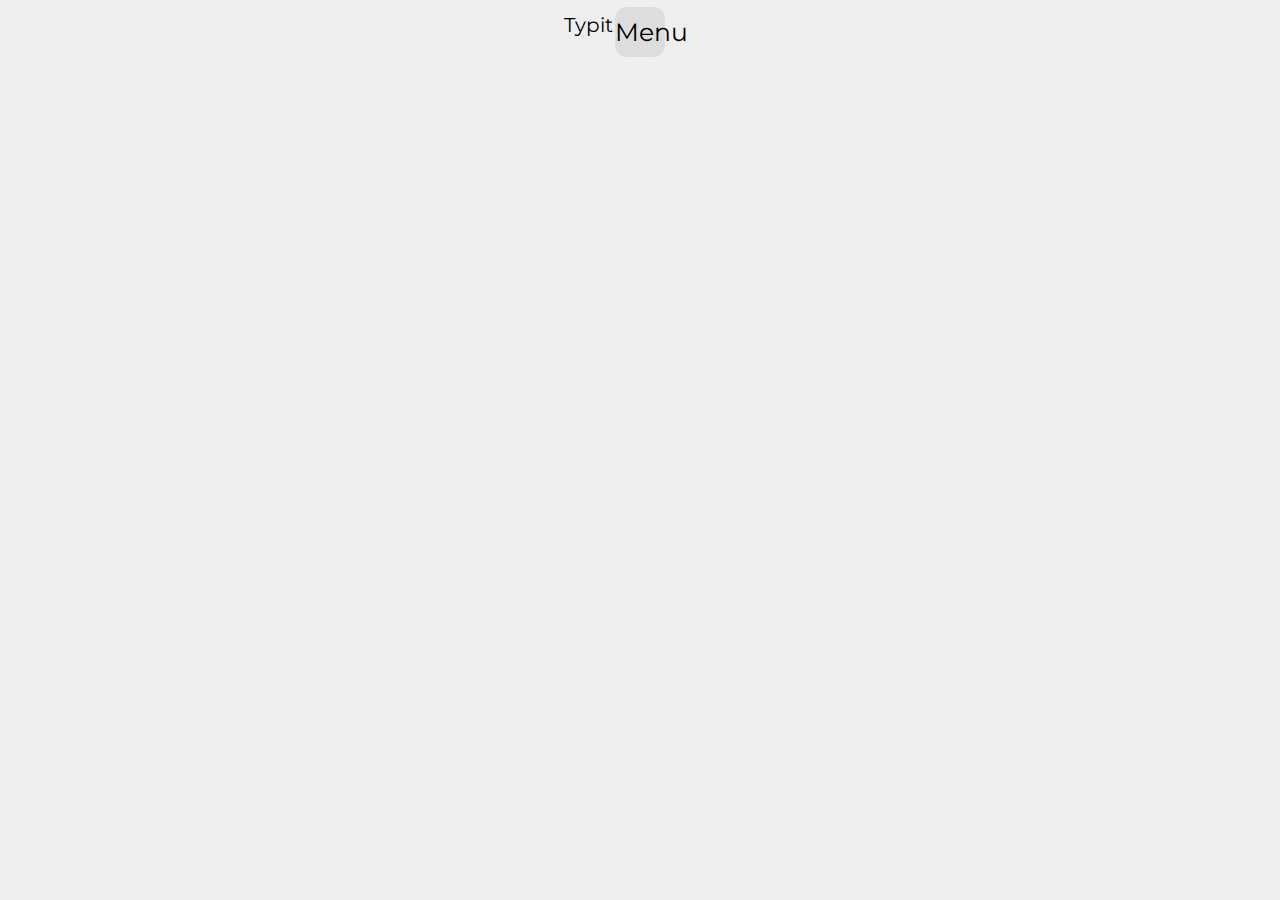
==== commit b3894eb7: "Add an about section" ====
--- a/index.html
+++ b/index.html
@@ -24,7 +24,7 @@
 
 <body>
     <header>
-        <button id="new" class="minimal">New</button>
+        <button id="results" class="minimal hide">Results</button>
         <h1>Typit</h1>
         <button id="show-menu" class="minimal">Menu</button>
     </header>
@@ -81,6 +81,14 @@
                     <span class="small">Show feedback instantly</span>
                 </p>
             </details>
+            <details>
+                <summary>About</summary>
+                <p>
+                    Made by <a href="/">soxfox</a>.
+                    Based on <a href="https://www.nytimes.com/games/wordle/index.html">Wordle</a>.
+                    Similar to <a href="https://en.wikipedia.org/wiki/Lingo_(American_game_show)">Lingo</a>.
+                </p>
+            </details>
             <button id="dismiss">Done</button>
         </span>
     </div>
--- a/style.css
+++ b/style.css
@@ -4,56 +4,83 @@
 }
 
 h1 {
-    font-size: 40px;
+    font-size: 20px;
+/*     font-size: max(2px, 1vh); */
+/*     margin-left: 12px; */
+    right: 12px;
 }
 
 h2 {
     font-size: 32px;
+    margin: 16px;
 }
 
 h1, h2 {
     font-weight: normal;
     line-height: 1.0;
     text-align: center;
-    margin: 0;
+    margin-top: 0px;
+    
 }
 
 body {
-    background: #DDD;
+    background: #EEE;
 
     margin: 0;
     height: 100vh;
 
     display: grid;
-    grid: 64px 3fr minmax(180px, 1fr) / auto;
+/*     grid: 64px 3fr minmax(180px, 1fr) / auto; */
+
+    
+/*     grid-template-rows:64px max(1fr, 500px) 150px;  */
+    grid-template-rows:64px 1fr 150px; 
+
+    -webkit-touch-callout: none;
+    -webkit-user-select: none;
+    -khtml-user-select: none;
+    -moz-user-select: none;
+    -ms-user-select: none;
+    user-select: none;
+
+    overflow: hidden; /* Hide scrollbars */
 }
 
 header {
-    max-width: 400px;
-    width: 100%;
-    margin: auto;
+/*     max-width: 400px; */
+/*     width: calc(100vw - 5px); */
+    width: calc(100vw - 8px);
+    margin: 4px;
     display: grid;
-    grid: auto / 64px auto 64px;
+/*     height: 00px; */
+    grid: auto / 54px auto 54px;
+    
+    justify-content: center;
+    align-items: center;
 }
 
 #board {
-    margin-bottom: 6px;
-    max-height: calc(100vw / 5 * 6);
+    margin-bottom: 0px;
+    margin-top: 0px;
+/*     max-height: calc(100vh / 5 * 6); */
+    
+/*     background: #AAA; */
 }
 
 .row {
     display: flex;
     justify-content: center;
     gap: 4px;
-    height: calc(100% / 6 - 12px);
+    height: calc(100% / 6 - 14px);
     margin-bottom: 12px;
+/*     background: #A00; */
 }
 
 .sample-row {
     display: flex;
     justify-content: center;
     gap: 4px;
-    height: 50px;
+    height: 35px;
     margin-top: 8px;
     margin-bottom: 20px;
 }
@@ -100,17 +127,20 @@
     align-items: center;
     justify-content: center;
 
-    width: calc(20% - 8px);
-    max-width: 100px;
+/*     width: calc(20% - 8px); */
+/*     width: calc(100vw / 5 - 5px); */
+    width: max(calc(100vw / 5 - 50px), 50px);
+    max-width: 80px;
+    min-height: 38px;
 
     transition: background-color 0.2s, color 0.2s, box-shadow 0.2s;
 }
 
 @supports (aspect-ratio: 1) {
     .cell {
-        aspect-ratio: 1;
-        width: auto;
-        max-width: none;
+/*         aspect-ratio: 1.5; */
+/*         width: auto; */
+/*         max-width: calc(100vw / 5 - 5px); */
     }
 }
 
@@ -146,14 +176,17 @@
 #keyboard {
     display: grid;
     grid: repeat(3, 1fr) / auto;
-    gap: 2px;
+    gap: 4px;
     margin-bottom: 6px;
 }
 
 .key-row {
     display: flex;
     justify-content: center;
-    gap: 2px;
+    gap: 4px;
+/*     background: #A00; */
+    margin-left: 4px;
+    margin-right: 4px;
 }
 
 .key {
@@ -161,6 +194,8 @@
     background: #BBB;
     color: #444;
     transition: background-color 0.2s, color 0.2s, transform 50ms;
+    
+    max-width: 80px;
 
     display: inline-flex;
     align-items: center;
@@ -168,16 +203,13 @@
     line-height: 0;
 
     height: 100%;
-    width: 8%;
+/*     height: 40px; */
+/*     width: 10px; */
     border-radius: 8px;
 
     cursor: pointer;
-    -webkit-touch-callout: none;
-    -webkit-user-select: none;
-    -khtml-user-select: none;
-    -moz-user-select: none;
-    -ms-user-select: none;
-    user-select: none;
+    
+    
 }
 
 .key.pressed {
@@ -186,14 +218,24 @@
 
 @supports (aspect-ratio: 1) {
     .key {
-        aspect-ratio: 0.6;
-        max-width: calc(10% - 2px);
-        width: auto;
+/*         aspect-ratio: 0.90; */
+/*         width: 100%; */
+        width: calc((100vw - 48px) / 11);    
+/*         max-width: 50px; */
+/*         width: auto; */
     }
 
     .key.wide {
-        aspect-ratio: 0.9;
-        max-width: calc(15% - 2px);
+/*         aspect-ratio: 0.9; */
+/*         width: calc((100vw - 48px) / 2);   */
+/*         width: calc((100vw - 48px) / 2);   */
+        width: calc((100vw - 48px) / 11 * 2 + 4px);  
+        max-width: 160px;
+/*         max-width: calc(15% - 2px); */
+/*         width: 104px; */
+/*         max-width: 104px; */
+        
+        background: #afd8ff;
     }
 }
 
@@ -263,7 +305,7 @@
 }
 
 button {
-    font-size: 1.2rem;
+    font-size: 25px;
     background: #DDD;
     border: none;
 
@@ -275,15 +317,9 @@
     cursor: pointer;
 }
 
-button.confirm {
-    background: #5C0;    
-}
-
 button.minimal {
     padding: 0;
     margin: 0;
-}
-
-.button-row button {
-    display: inline-block;
-}
+    height: 50px;
+    width: 50px;
+}
